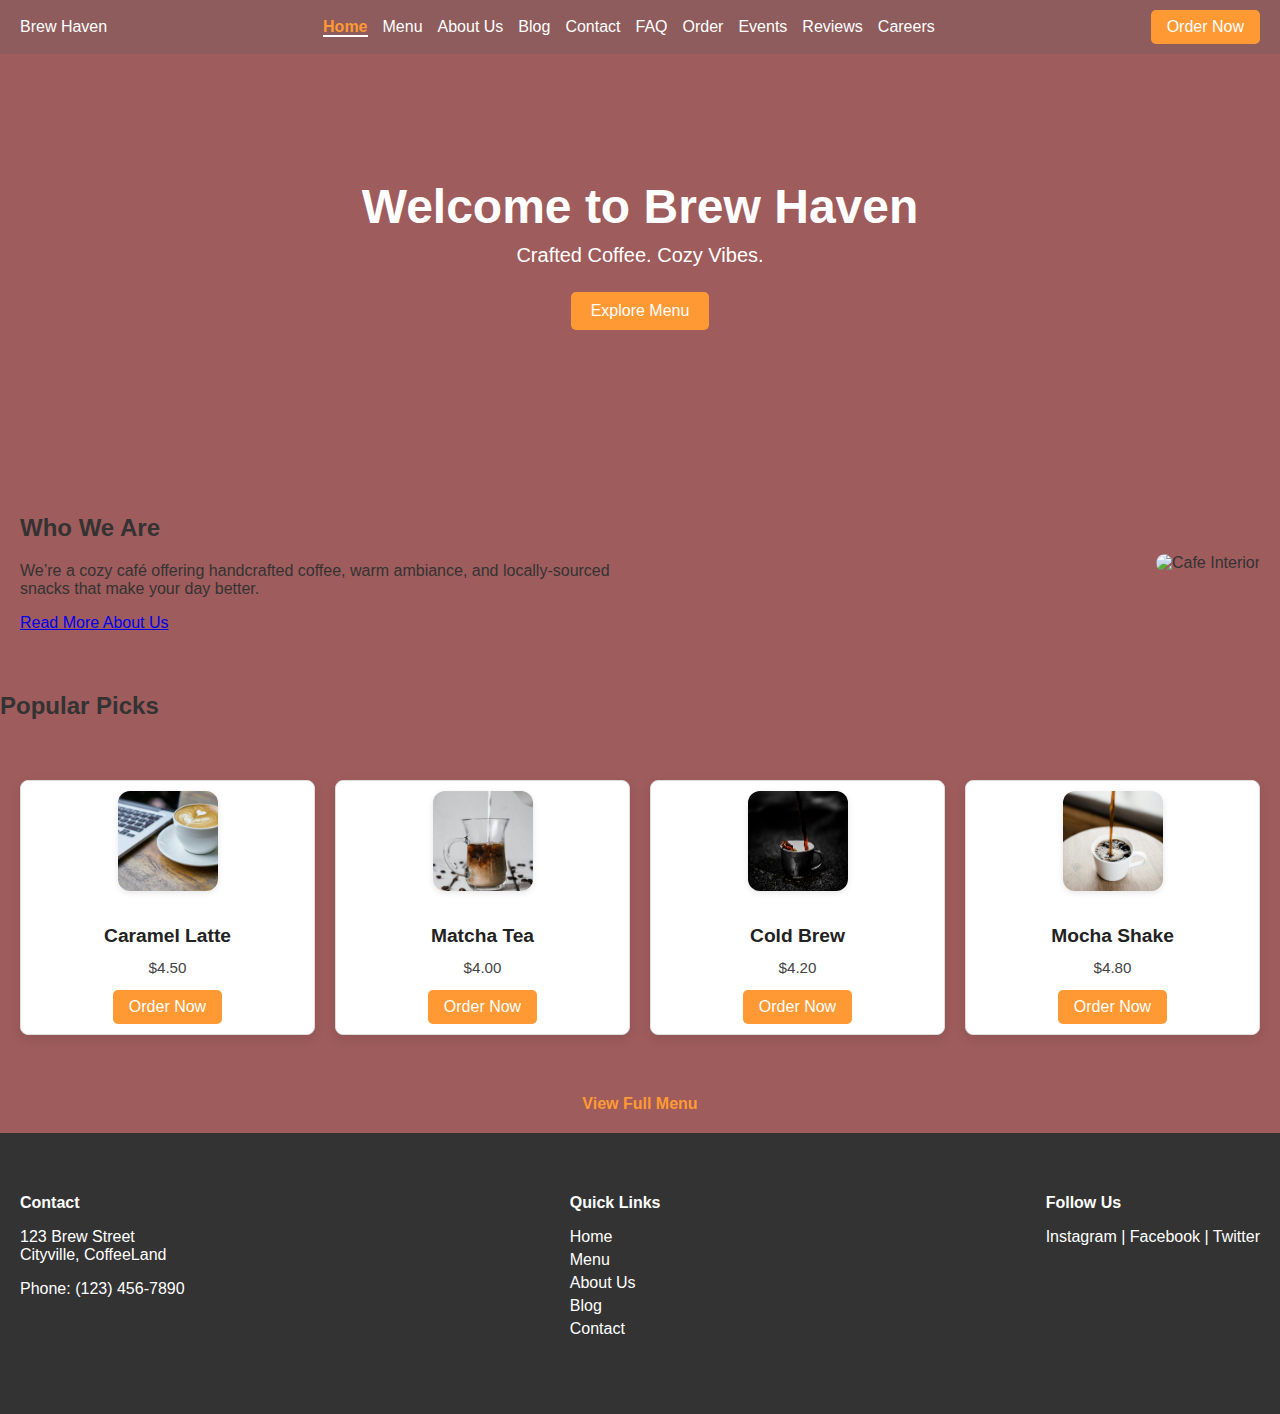
==== index.html @ 12b55028 "Add files via upload" ====
<!DOCTYPE html>
<html lang="en">
<head>
  <meta charset="UTF-8">
  <meta name="viewport" content="width=device-width, initial-scale=1.0">
  <title>Brew Haven - Home</title>
  <link rel="stylesheet" href="style.css">
  <style>
    .navbar {
      display: flex;
      justify-content: space-between;
      align-items: center;
      padding: 10px 20px;
      background-color: #8e5c5c;
      color: white;
    }

    .nav-links {
      list-style: none;
      display: flex;
      gap: 15px;
      padding: 0;
      margin: 0;
    }

    .nav-links li {
      display: inline;
    }

    .nav-links a {
      color: white;
      text-decoration: none;
    }

    .nav-links a.active {
      font-weight: bold;
      border-bottom: 2px solid #fff;
    }

    .order-button {
      background-color: #ff9933;
      padding: 8px 16px;
      color: white;
      border: none;
      border-radius: 5px;
      text-decoration: none;
    }

    .menu-cards .card {
      border: 1px solid #ddd;
      padding: 10px;
      border-radius: 8px;
      text-align: center;
    }

    .menu-cards .card .order-button {
      margin-top: 10px;
      display: inline-block;
    }
  </style>
</head>
<body>
  <header>
    <nav class="navbar">
      <div class="logo">Brew Haven</div>
      <ul class="nav-links">
        <li><a href="index.html" class="active">Home</a></li>
        <li><a href="menu.html">Menu</a></li>
        <li><a href="about.html">About Us</a></li>
        
        <li><a href="blog.html">Blog</a></li>
        <li><a href="contact.html">Contact</a></li>
        <li><a href="faq.html">FAQ</a></li>
        <li><a href="reservation.html">Order</a></li>
        <li><a href="events.html">Events</a></li>
        <li><a href="reviews.html">Reviews</a></li>
        <li><a href="careers.html">Careers</a></li>
      </ul>
      <a href="reservation.html" class="order-button">Order Now</a>
    </nav>
  </header>

  <section class="hero">
    <div class="hero-content">
      <h1>Welcome to Brew Haven</h1>
      <p>Crafted Coffee. Cozy Vibes.</p>
      <a href="menu.html" class="cta-button">Explore Menu</a>
    </div>
  </section>

  <section class="about-preview">
    <div class="about-text">
      <h2>Who We Are</h2>
      <p>We’re a cozy café offering handcrafted coffee, warm ambiance, and locally-sourced snacks that make your day better.</p>
      <a href="about.html" class="read-more">Read More About Us</a>
    </div>
    <div class="about-img">
      <img src="C:\Users\Raghav Joshi\Desktop\WPO\images\New folder\interior.webp" alt="Cafe Interior">
    </div>
  </section>

  <section class="popular-picks">
    <h2>Popular Picks</h2>
    <div class="menu-cards">
      <div class="card">
        <img src= images/latte.webp alt="Latte">
        <h3>Caramel Latte</h3>
        <p>$4.50</p>
        <a href="reservation.html" class="order-button">Order Now</a>
      </div>
      <div class="card">
        <img src=images/mocha.webp alt="Matcha">
        <h3>Matcha Tea</h3>
        <p>$4.00</p>
        <a href="reservation.html" class="order-button">Order Now</a>
      </div>
      <div class="card">
        <img src=images/coffee.webp alt="Cold Brew">
        <h3>Cold Brew</h3>
        <p>$4.20</p>
        <a href="reservation.html" class="order-button">Order Now</a>
      </div>
      <div class="card">
        <img src=images/blackcoffe.webp alt="Mocha">
        <h3>Mocha Shake</h3>
        <p>$4.80</p>
        <a href="reservation.html" class="order-button">Order Now</a>
      </div>
    </div>
    <a href="menu.html" class="view-full-menu">View Full Menu</a>
  </section>

  <footer>
    <div class="footer-content">
      <div>
        <h4>Contact</h4>
        <p>123 Brew Street<br>Cityville, CoffeeLand</p>
        <p>Phone: (123) 456-7890</p>
      </div>
      <div>
        <h4>Quick Links</h4>
        <ul>
          <li><a href="index.html">Home</a></li>
          <li><a href="menu.html">Menu</a></li>
          <li><a href="about.html">About Us</a></li>
         
          <li><a href="blog.html">Blog</a></li>
          <li><a href="contact.html">Contact</a></li>
        </ul>
      </div>
      <div>
        <h4>Follow Us</h4>
        <p>Instagram | Facebook | Twitter</p>
      </div>
    </div>
  </footer>
</body>
</html>
---- style.css ----
body {
  margin: 0;
  font-family: 'Segoe UI', Tahoma, Geneva, Verdana, sans-serif;
  background-color: #9f5c5c;
  color: #333;
}

.navbar {
  display: flex;
  justify-content: space-between;
  align-items: center;
  padding: 10px 20px;
  background-color: #070101;
  color: rgb(13, 4, 4);
}

.nav-links {
  list-style: none;
  display: flex;
  gap: 15px;
  padding: 0;
  margin: 0;
}

.nav-links li {
  display: inline;
}

.nav-links a {
  color: white;
  text-decoration: none;
  transition: color 0.3s;
}

.nav-links a:hover,
.nav-links a.active {
  color: #ff9933;
  border-bottom: 2px solid #ff9933;
}

.order-button {
  background-color: #ff9933;
  padding: 8px 16px;
  color: white;
  border: none;
  border-radius: 5px;
  text-decoration: none;
  transition: background 0.3s;
}

.order-button:hover {
  background-color: #e6821f;
}

.hero {
  background: url('images/hero-bg.jpg') no-repeat center center/cover;
  height: 400px;
  display: flex;
  align-items: center;
  justify-content: center;
  text-align: center;
  color: white;
}

.hero-content h1 {
  font-size: 48px;
  margin: 0;
}

.hero-content p {
  font-size: 20px;
  margin: 10px 0;
}

.cta-button {
  background-color: #ff9933;
  padding: 10px 20px;
  color: white;
  text-decoration: none;
  border-radius: 5px;
  margin-top: 15px;
  display: inline-block;
}

.cta-button:hover {
  background-color: #e6821f;
}

.about-preview {
  display: flex;
  justify-content: space-between;
  align-items: center;
  padding: 40px 20px;
}

.about-text {
  max-width: 50%;
}

.about-img img {
  max-width: 400px;
  border-radius: 10px;
}

/* --- Updated Menu Cards --- */
.menu-cards {
  display: grid;
  grid-template-columns: repeat(auto-fit, minmax(200px, 1fr));
  gap: 20px;
  padding: 40px 20px;
  align-items: stretch;
}

.card {
  background-color: #fff;
  border-radius: 16px;
  padding: 20px;
  text-align: center;
  box-shadow: 0 4px 12px rgba(0, 0, 0, 0.1);
  transition: transform 0.3s ease, box-shadow 0.3s ease;
  display: flex;
  flex-direction: column;
  justify-content: flex-start;
  align-items: center;
}

.card:hover {
  transform: translateY(-5px);
  box-shadow: 0 8px 20px rgba(0, 0, 0, 0.15);
}

.card img {
  width: 100px;
  height: 100px;
  object-fit: cover;
  border-radius: 12px;
  margin-bottom: 15px;
  box-shadow: 0 2px 6px rgba(0, 0, 0, 0.1);
}

/* Optional: Better heading & paragraph style */
.card h3 {
  font-size: 1.2rem;
  margin-bottom: 8px;
  color: #222;
}

.card p {
  font-size: 0.95rem;
  color: #444;
  margin: 4px 0;
}

.view-full-menu {
  display: block;
  text-align: center;
  margin: 20px 0;
  font-weight: bold;
  text-decoration: none;
  color: #ff9933;
}

footer {
  background-color: #333;
  color: white;
  padding: 40px 20px;
}

.footer-content {
  display: flex;
  justify-content: space-between;
  flex-wrap: wrap;
}

.footer-content div {
  max-width: 300px;
  margin-bottom: 20px;
}

.footer-content h4 {
  margin-bottom: 10px;
}

.footer-content ul {
  list-style: none;
  padding: 0;
}

.footer-content ul li {
  margin-bottom: 5px;
}

.footer-content ul li a {
  color: white;
  text-decoration: none;
}

.footer-content ul li a:hover {
  text-decoration: underline;
}
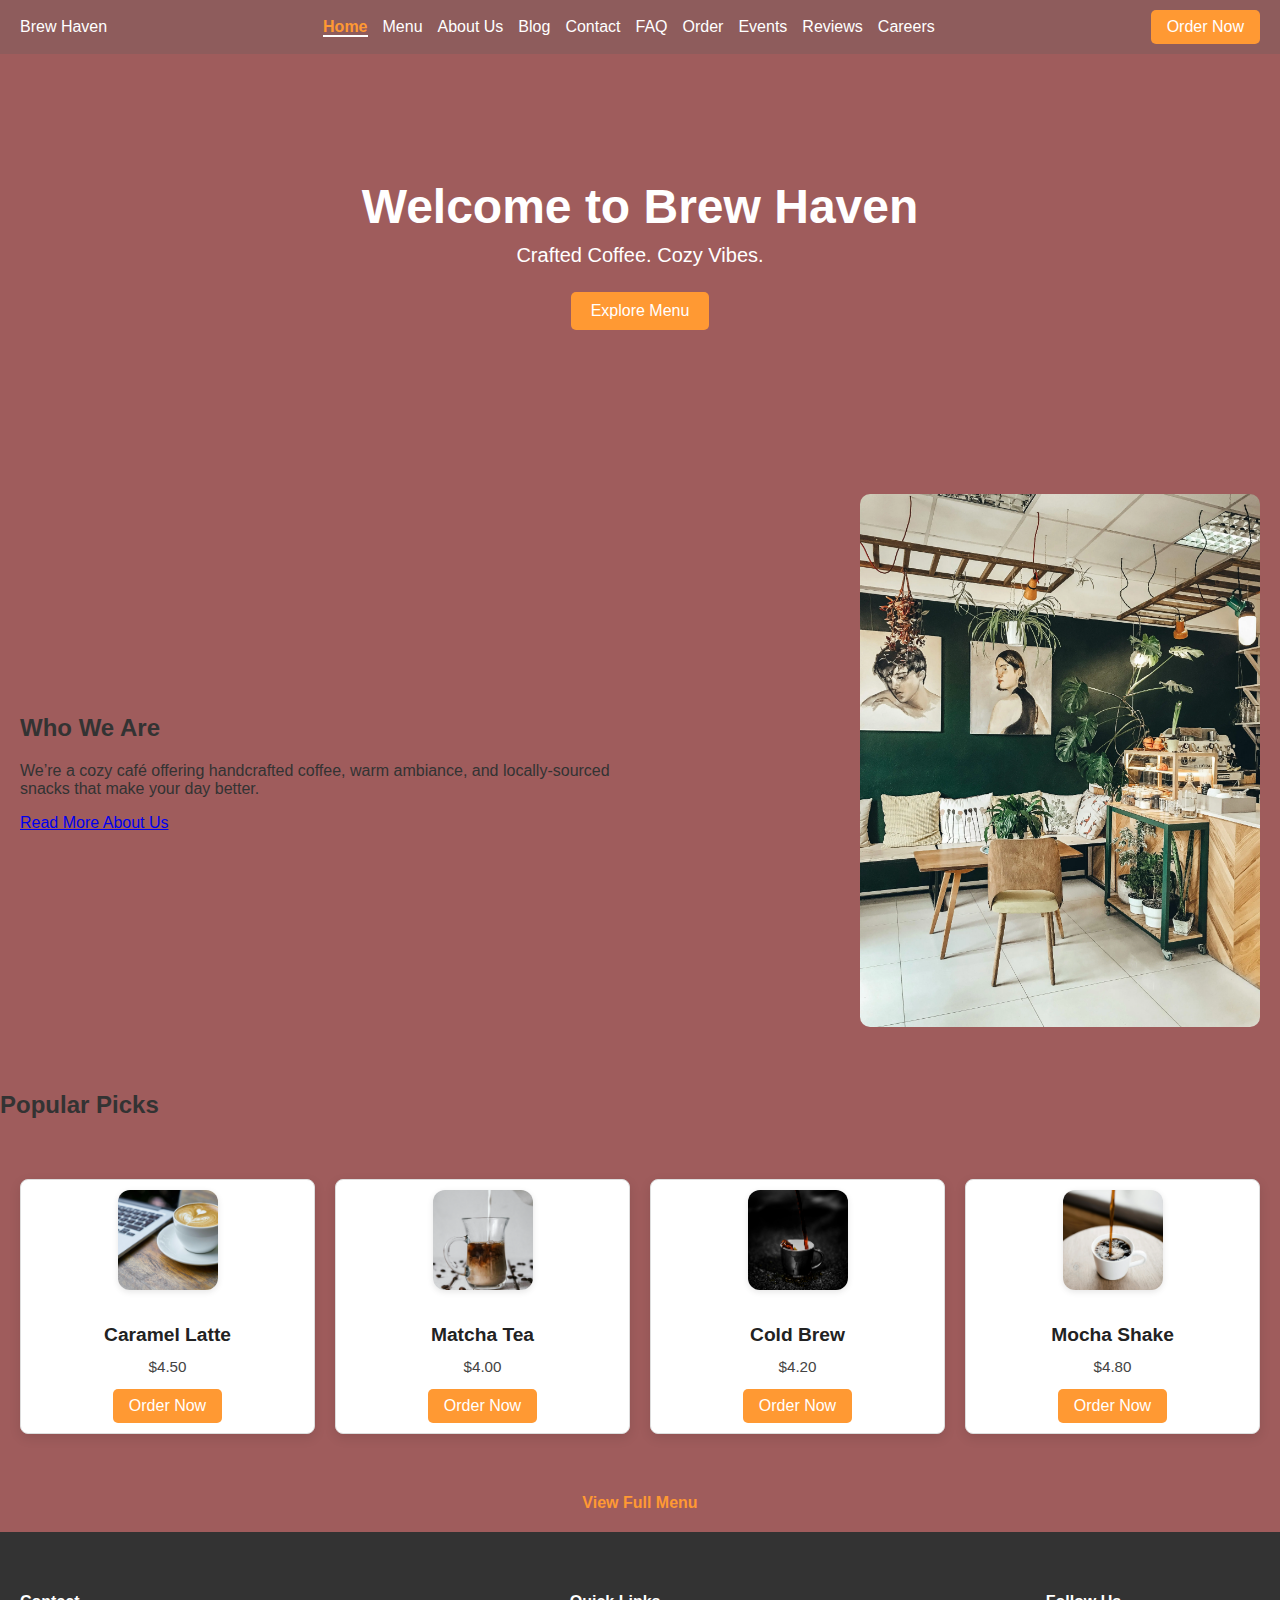
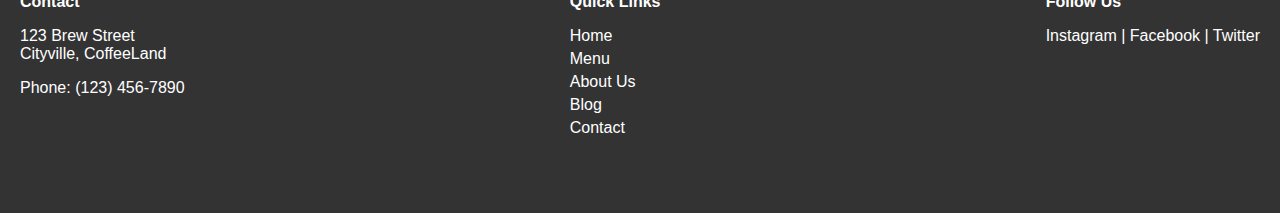
==== commit 1aeb71bd: "Update index.html" ====
--- a/index.html
+++ b/index.html
@@ -95,7 +95,7 @@
       <a href="about.html" class="read-more">Read More About Us</a>
     </div>
     <div class="about-img">
-      <img src="C:\Users\Raghav Joshi\Desktop\WPO\images\New folder\interior.webp" alt="Cafe Interior">
+      <img src= images/interior.webp alt="Cafe Interior" loading="lazy" >
     </div>
   </section>
 
@@ -103,25 +103,25 @@
     <h2>Popular Picks</h2>
     <div class="menu-cards">
       <div class="card">
-        <img src= images/latte.webp alt="Latte">
+        <img src= images/latte.webp alt="Latte" loading="lazy">
         <h3>Caramel Latte</h3>
         <p>$4.50</p>
-        <a href="reservation.html" class="order-button">Order Now</a>
+        <a href="reservation.html" class="order-button" loading="lazy">Order Now</a>
       </div>
       <div class="card">
-        <img src=images/mocha.webp alt="Matcha">
+        <img src=images/mocha.webp alt="Matcha" loading="lazy">
         <h3>Matcha Tea</h3>
         <p>$4.00</p>
-        <a href="reservation.html" class="order-button">Order Now</a>
+        <a href="reservation.html" class="order-button" loading="lazy">Order Now</a>
       </div>
       <div class="card">
-        <img src=images/coffee.webp alt="Cold Brew">
+        <img src=images/coffee.webp alt="Cold Brew" loading="lazy">
         <h3>Cold Brew</h3>
         <p>$4.20</p>
         <a href="reservation.html" class="order-button">Order Now</a>
       </div>
       <div class="card">
-        <img src=images/blackcoffe.webp alt="Mocha">
+        <img src=images/blackcoffe.webp alt="Mocha" loading="lazy">
         <h3>Mocha Shake</h3>
         <p>$4.80</p>
         <a href="reservation.html" class="order-button">Order Now</a>
--- a/style.css
+++ b/style.css
@@ -1,200 +1 @@
-body {
-  margin: 0;
-  font-family: 'Segoe UI', Tahoma, Geneva, Verdana, sans-serif;
-  background-color: #9f5c5c;
-  color: #333;
-}
-
-.navbar {
-  display: flex;
-  justify-content: space-between;
-  align-items: center;
-  padding: 10px 20px;
-  background-color: #070101;
-  color: rgb(13, 4, 4);
-}
-
-.nav-links {
-  list-style: none;
-  display: flex;
-  gap: 15px;
-  padding: 0;
-  margin: 0;
-}
-
-.nav-links li {
-  display: inline;
-}
-
-.nav-links a {
-  color: white;
-  text-decoration: none;
-  transition: color 0.3s;
-}
-
-.nav-links a:hover,
-.nav-links a.active {
-  color: #ff9933;
-  border-bottom: 2px solid #ff9933;
-}
-
-.order-button {
-  background-color: #ff9933;
-  padding: 8px 16px;
-  color: white;
-  border: none;
-  border-radius: 5px;
-  text-decoration: none;
-  transition: background 0.3s;
-}
-
-.order-button:hover {
-  background-color: #e6821f;
-}
-
-.hero {
-  background: url('images/hero-bg.jpg') no-repeat center center/cover;
-  height: 400px;
-  display: flex;
-  align-items: center;
-  justify-content: center;
-  text-align: center;
-  color: white;
-}
-
-.hero-content h1 {
-  font-size: 48px;
-  margin: 0;
-}
-
-.hero-content p {
-  font-size: 20px;
-  margin: 10px 0;
-}
-
-.cta-button {
-  background-color: #ff9933;
-  padding: 10px 20px;
-  color: white;
-  text-decoration: none;
-  border-radius: 5px;
-  margin-top: 15px;
-  display: inline-block;
-}
-
-.cta-button:hover {
-  background-color: #e6821f;
-}
-
-.about-preview {
-  display: flex;
-  justify-content: space-between;
-  align-items: center;
-  padding: 40px 20px;
-}
-
-.about-text {
-  max-width: 50%;
-}
-
-.about-img img {
-  max-width: 400px;
-  border-radius: 10px;
-}
-
-/* --- Updated Menu Cards --- */
-.menu-cards {
-  display: grid;
-  grid-template-columns: repeat(auto-fit, minmax(200px, 1fr));
-  gap: 20px;
-  padding: 40px 20px;
-  align-items: stretch;
-}
-
-.card {
-  background-color: #fff;
-  border-radius: 16px;
-  padding: 20px;
-  text-align: center;
-  box-shadow: 0 4px 12px rgba(0, 0, 0, 0.1);
-  transition: transform 0.3s ease, box-shadow 0.3s ease;
-  display: flex;
-  flex-direction: column;
-  justify-content: flex-start;
-  align-items: center;
-}
-
-.card:hover {
-  transform: translateY(-5px);
-  box-shadow: 0 8px 20px rgba(0, 0, 0, 0.15);
-}
-
-.card img {
-  width: 100px;
-  height: 100px;
-  object-fit: cover;
-  border-radius: 12px;
-  margin-bottom: 15px;
-  box-shadow: 0 2px 6px rgba(0, 0, 0, 0.1);
-}
-
-/* Optional: Better heading & paragraph style */
-.card h3 {
-  font-size: 1.2rem;
-  margin-bottom: 8px;
-  color: #222;
-}
-
-.card p {
-  font-size: 0.95rem;
-  color: #444;
-  margin: 4px 0;
-}
-
-.view-full-menu {
-  display: block;
-  text-align: center;
-  margin: 20px 0;
-  font-weight: bold;
-  text-decoration: none;
-  color: #ff9933;
-}
-
-footer {
-  background-color: #333;
-  color: white;
-  padding: 40px 20px;
-}
-
-.footer-content {
-  display: flex;
-  justify-content: space-between;
-  flex-wrap: wrap;
-}
-
-.footer-content div {
-  max-width: 300px;
-  margin-bottom: 20px;
-}
-
-.footer-content h4 {
-  margin-bottom: 10px;
-}
-
-.footer-content ul {
-  list-style: none;
-  padding: 0;
-}
-
-.footer-content ul li {
-  margin-bottom: 5px;
-}
-
-.footer-content ul li a {
-  color: white;
-  text-decoration: none;
-}
-
-.footer-content ul li a:hover {
-  text-decoration: underline;
-}
+.hero,.nav-links,.navbar{display:flex}.card,.hero,.view-full-menu{text-align:center}.cta-button,.nav-links a,.order-button,.view-full-menu{text-decoration:none}body{margin:0;font-family:'Segoe UI',Tahoma,Geneva,Verdana,sans-serif;background-color:#9f5c5c;color:#333}.navbar{justify-content:space-between;align-items:center;padding:10px 20px;background-color:#070101;color:#0d0404}.footer-content ul,.nav-links{list-style:none;padding:0}.nav-links{gap:15px;margin:0}.nav-links li{display:inline}.nav-links a{color:#fff;transition:color .3s}.nav-links a.active,.nav-links a:hover{color:#f93;border-bottom:2px solid #f93}.order-button{background-color:#f93;padding:8px 16px;color:#fff;border:none;border-radius:5px;transition:background .3s}.cta-button:hover,.order-button:hover{background-color:#e6821f}.hero{background:url('images/hero-bg.jpg') center center/cover no-repeat;height:400px;align-items:center;justify-content:center;color:#fff}.hero-content h1{font-size:48px;margin:0}.hero-content p{font-size:20px;margin:10px 0}.cta-button{background-color:#f93;padding:10px 20px;color:#fff;border-radius:5px;margin-top:15px;display:inline-block}.about-preview,.menu-cards,footer{padding:40px 20px}.about-preview{display:flex;justify-content:space-between;align-items:center}.about-text{max-width:50%}.about-img img{max-width:400px;border-radius:10px}.menu-cards{display:grid;grid-template-columns:repeat(auto-fit,minmax(200px,1fr));gap:20px;align-items:stretch}.card{background-color:#fff;border-radius:16px;padding:20px;box-shadow:0 4px 12px rgba(0,0,0,.1);transition:transform .3s,box-shadow .3s;display:flex;flex-direction:column;justify-content:flex-start;align-items:center}.card:hover{transform:translateY(-5px);box-shadow:0 8px 20px rgba(0,0,0,.15)}.card img{width:100px;height:100px;object-fit:cover;border-radius:12px;margin-bottom:15px;box-shadow:0 2px 6px rgba(0,0,0,.1)}.card h3{font-size:1.2rem;margin-bottom:8px;color:#222}.card p{font-size:.95rem;color:#444;margin:4px 0}.view-full-menu{display:block;margin:20px 0;font-weight:700;color:#f93}footer{background-color:#333;color:#fff}.footer-content{display:flex;justify-content:space-between;flex-wrap:wrap}.footer-content div{max-width:300px;margin-bottom:20px}.footer-content h4{margin-bottom:10px}.footer-content ul li{margin-bottom:5px}.footer-content ul li a{color:#fff;text-decoration:none}.footer-content ul li a:hover{text-decoration:underline}
